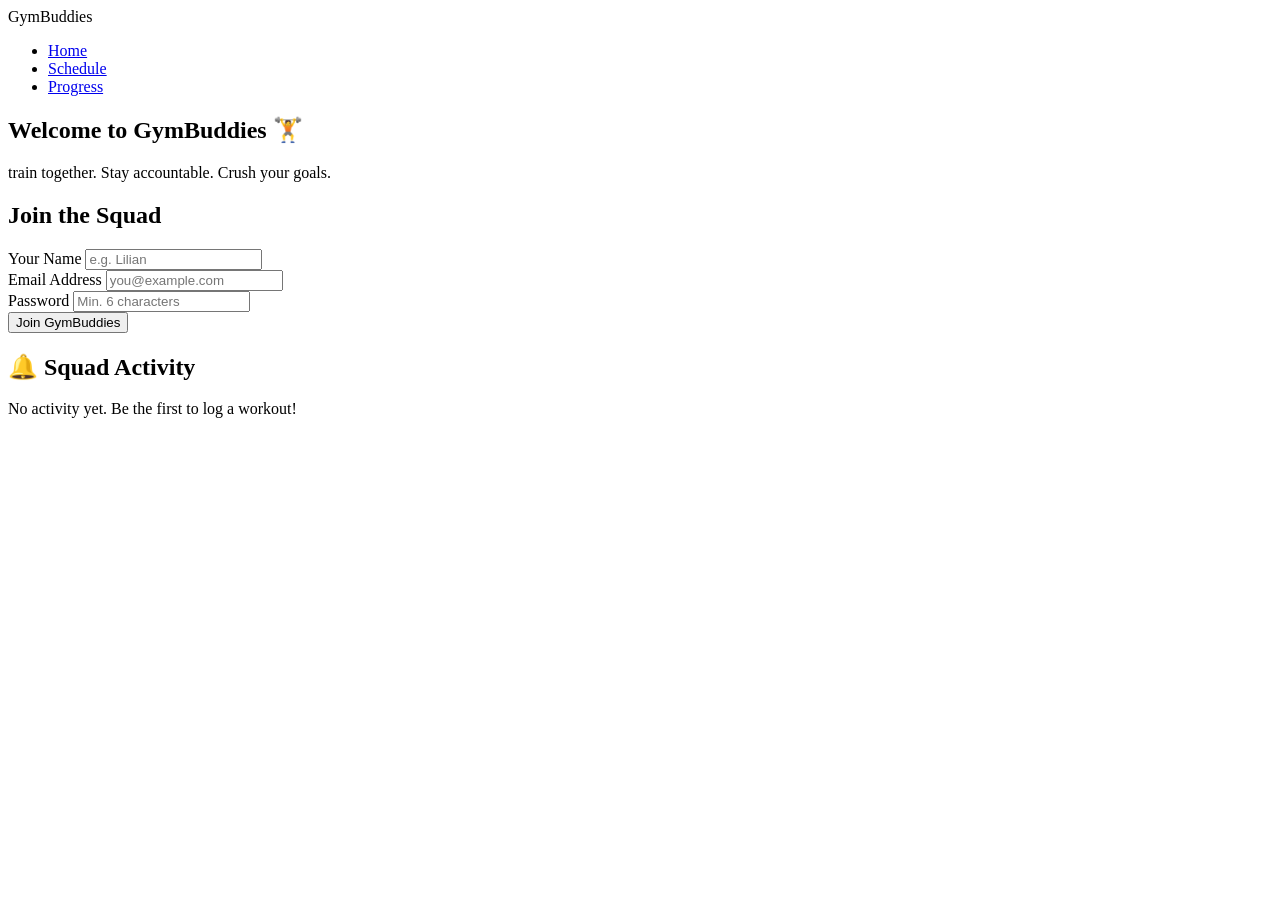
==== index.html @ d31fb791 "initial commit" ====
<!DOCTYPE html>
<html lang="en">
<head>
    <meta charset="UTF-8">
    <meta name="viewport" content="width=device-width, initial-scale=1.0">
    <title>GymBuddies</title>
    <link rel="stylesheet" href="css/style.css">
</head>
<body>

    <nav class="navbar">
        <div class="logo">
            <span class="logo-text">GymBuddies</span>
        </div>
        <ul class="nav-links">
            <li><a href="index.html" class="active">Home</a></li>
            <li><a href="schedule.html">Schedule</a></li>
            <li><a href="calendar.html">Progress</a></li>
        </ul>
        </nav>

    <main>

                <section class="hero">
                    <h1>Welcome to <span class="highlight">GymBuddies</span> 🏋️ </h1>
                    <p>train together. Stay accountable. Crush your goals.</p>
                </section>

                <section class="signup-section">
                    <h2>Join the Squad</h2>
                    <form id="signupForm">
                        <div class="form-group">
                            <label for="name">Your Name</label>
                            <input type="text" id="name" placeholder="e.g. Lilian" autocomplete="name" >
                            <span class="error-msg" id="nameError"></span>
                        </div>

                        <div class="form-group">
                        <label for="email">Email Address</label>
                        <input type="email" id="email" placeholder="you@example.com" autocomplete="email" >
                        <span class="error-msg" id="emailError"></span>
                        </div>

                        <div class="form-group">
                        <label for="password">Password</label>
                        <input type="password" id="password" placeholder="Min. 6 characters" autocomplete="new-password" >
                        <span class="error-msg" id="passwordError"></span>
                        </div>

                        <button type="submit" class="btn-primary">Join GymBuddies</button>
                    </form>
                    <p id="successMsg" class="success-msg"></p>
                </section>

                <section class="squad-feed">
                    <h2>🔔 Squad Activity</h2>
                    <ul id="activityFeed">
                    </ul>
                    <p id="emptyFeed" class="empty-msg">No activity yet. Be the first to log a workout!</p>
                 </section>

            </main>

             <script src="js/app.js"></script>
</body>
</html>
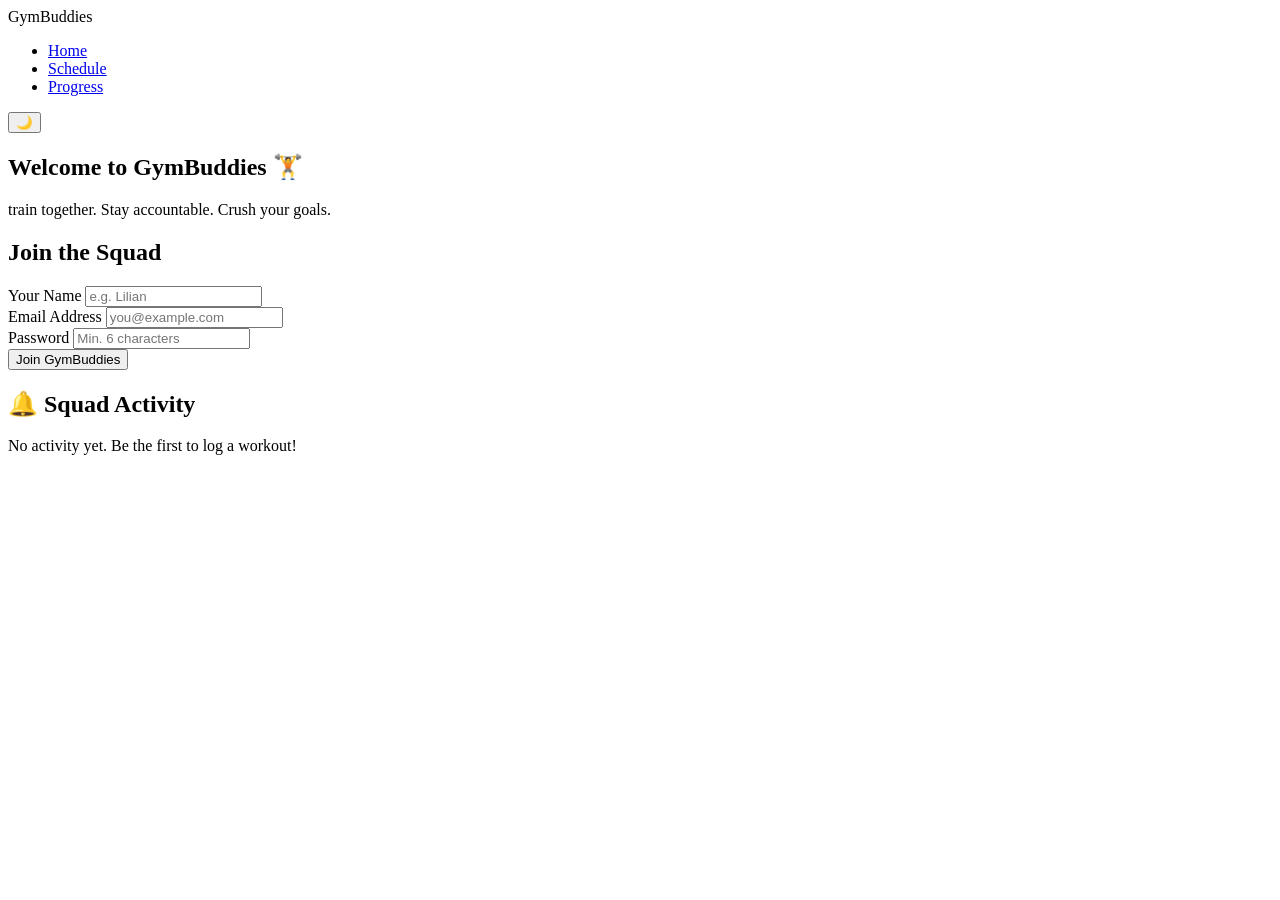
==== commit aff022d5: "Add theme toggle" ====
--- a/index.html
+++ b/index.html
@@ -17,6 +17,7 @@
             <li><a href="schedule.html">Schedule</a></li>
             <li><a href="calendar.html">Progress</a></li>
         </ul>
+        <button type="button" id="themeToggle" class="theme-btn">🌙</button>
         </nav>
 
     <main>
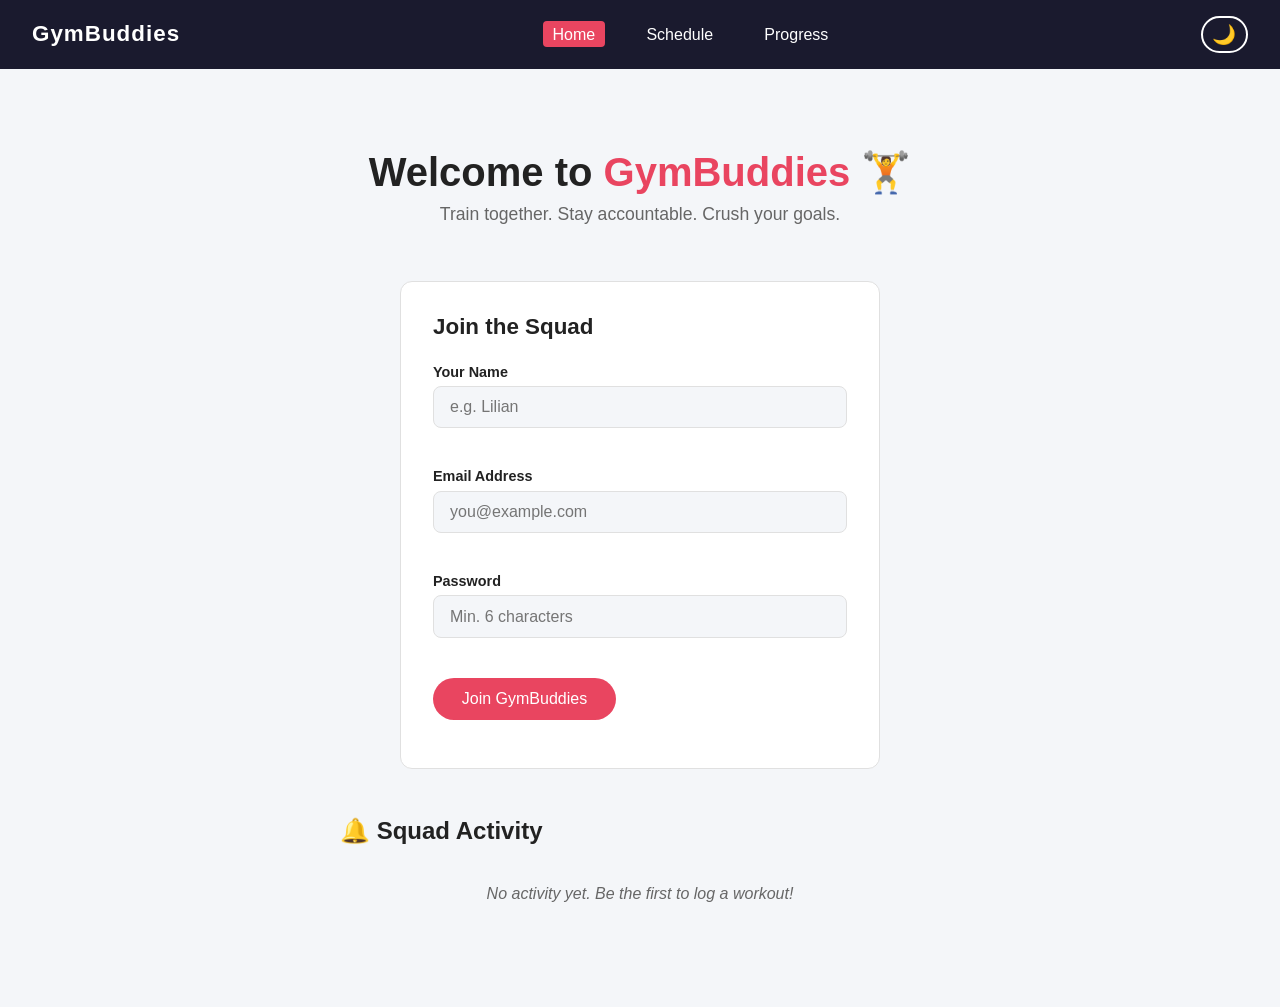
==== commit 3cc1a5f9: "Corrected a typo" ====
--- a/index.html
+++ b/index.html
@@ -24,7 +24,7 @@
 
                 <section class="hero">
                     <h1>Welcome to <span class="highlight">GymBuddies</span> 🏋️ </h1>
-                    <p>train together. Stay accountable. Crush your goals.</p>
+                    <p>Train together. Stay accountable. Crush your goals.</p>
                 </section>
 
                 <section class="signup-section">
--- a/css/style.css
+++ b/css/style.css
@@ -0,0 +1,535 @@
+/* =====================
+   1. CSS VARIABLES
+   (Light mode colours)
+   ===================== */
+
+:root {
+  --bg-colour: #f4f6f9;
+  --card-bg: #ffffff;
+  --text-colour: #222222;
+  --text-light: #666666;
+  --primary: #e94560;
+  --primary-hover: #c73652;
+  --nav-bg: #1a1a2e;
+  --nav-text: #ffffff;
+  --border: #e0e0e0;
+  --success: #28a745;
+  --error: #dc3545;
+}
+
+/* =====================
+   2. DARK MODE OVERRIDES
+   ===================== */
+
+body.dark-mode {
+  --bg-colour: #0f0f1a;
+  --card-bg: #1a1a2e;
+  --text-colour: #f0f0f0;
+  --text-light: #aaaaaa;
+  --border: #333355;
+}
+
+/* =====================
+   3. RESET & BASE
+   ===================== */
+
+
+* {
+  margin: 0;
+  padding: 0;
+  box-sizing: border-box;
+}
+
+body {
+  font-family: 'Segoe UI', Tahoma, Geneva, Verdana, sans-serif;
+  background-color: var(--bg-colour);
+  color: var(--text-colour);
+  transition: background-color 0.3s ease, color 0.3s ease;
+}
+
+main {
+  max-width: 1100px;
+  margin: 0 auto;
+  padding: 2rem 1rem;
+}
+
+/* =====================
+   4. NAVBAR
+   ===================== */
+
+.navbar {
+  background-color: var(--nav-bg);
+  padding: 1rem 2rem;
+  display: flex;
+  align-items: center;
+  justify-content: space-between;
+  position: sticky;
+  top: 0;
+  z-index: 100;
+}
+
+.logo {
+  display: flex;
+  align-items: center;
+  gap: 0.5rem;
+}
+
+.logo-icon {
+  font-size: 1.8rem;
+}
+
+.logo-text {
+  color: var(--nav-text);
+  font-size: 1.4rem;
+  font-weight: bold;
+  letter-spacing: 1px;
+}
+
+.nav-links {
+  list-style: none;
+  display: flex;
+  gap: 2rem;
+}
+
+.nav-links a {
+  color: var(--nav-text);
+  text-decoration: none;
+  font-size: 1rem;
+  padding: 0.3rem 0.6rem;
+  border-radius: 4px;
+  transition: background-color 0.2s ease;
+}
+
+.nav-links a:hover,
+.nav-links a.active {
+  background-color: var(--primary);
+}
+
+.theme-btn {
+  background: none;
+  border: 2px solid var(--nav-text);
+  color: var(--nav-text);
+  font-size: 1.2rem;
+  padding: 0.3rem 0.6rem;
+  border-radius: 20px;
+  cursor: pointer;
+  transition: background-color 0.2s ease;
+}
+
+.theme-btn:hover {
+  background-color: var(--primary);
+  border-color: var(--primary);
+}
+
+/* =====================
+   5. HERO SECTION
+   ===================== */
+
+.hero {
+  text-align: center;
+  padding: 3rem 1rem 2rem;
+}
+
+.hero h1 {
+  font-size: 2.5rem;
+  margin-bottom: 0.5rem;
+}
+
+.hero p {
+  font-size: 1.1rem;
+  color: var(--text-light);
+  margin-bottom: 1.5rem;
+}
+
+.highlight {
+  color: var(--primary);
+}
+
+/* =====================
+   6. BUTTONS
+   ===================== */
+
+.btn-primary {
+  background-color: var(--primary);
+  color: #ffffff;
+  border: none;
+  padding: 0.75rem 1.8rem;
+  font-size: 1rem;
+  border-radius: 25px;
+  cursor: pointer;
+  transition: background-color 0.2s ease, transform 0.1s ease;
+}
+
+.btn-primary:hover {
+  background-color: var(--primary-hover);
+  transform: translateY(-2px);
+}
+
+/* =====================
+   7. FORMS
+   ===================== */
+
+.signup-section {
+  max-width: 480px;
+  margin: 0 auto 3rem;
+  background-color: var(--card-bg);
+  padding: 2rem;
+  border-radius: 12px;
+  border: 1px solid var(--border);
+}
+
+.signup-section h2 {
+  margin-bottom: 1.5rem;
+  font-size: 1.4rem;
+}
+
+.form-group {
+  margin-bottom: 1.2rem;
+}
+
+.form-group label {
+  display: block;
+  margin-bottom: 0.4rem;
+  font-weight: 600;
+  font-size: 0.9rem;
+}
+
+.form-group input {
+  width: 100%;
+  padding: 0.7rem 1rem;
+  border: 1px solid var(--border);
+  border-radius: 8px;
+  font-size: 1rem;
+  background-color: var(--bg-colour);
+  color: var(--text-colour);
+  transition: border-color 0.2s ease;
+}
+
+.form-group input:focus {
+  outline: none;
+  border-color: var(--primary);
+}
+
+.error-msg {
+  display: block;
+  color: var(--error);
+  font-size: 0.85rem;
+  margin-top: 0.3rem;
+  min-height: 1rem;
+}
+
+.success-msg {
+  color: var(--success);
+  font-weight: 600;
+  margin-top: 1rem;
+  text-align: center;
+}
+
+/* =====================
+   8. SCHEDULE GRID
+   ===================== */
+
+.schedule-grid {
+  display: grid;
+  grid-template-columns: repeat(auto-fit, minmax(280px, 1fr));
+  gap: 1.5rem;
+  margin-bottom: 2rem;
+}
+
+.day-card {
+  background-color: var(--card-bg);
+  border: 1px solid var(--border);
+  border-radius: 12px;
+  overflow: hidden;
+  transition: transform 0.2s ease, box-shadow 0.2s ease;
+}
+
+.day-card:hover {
+  transform: translateY(-4px);
+  box-shadow: 0 8px 24px rgba(0, 0, 0, 0.12);
+}
+
+.day-card-header {
+  background-color: var(--primary);
+  color: #ffffff;
+  padding: 1rem 1.2rem;
+  display: flex;
+  justify-content: space-between;
+  align-items: center;
+  cursor: pointer;
+}
+
+.day-card-header h3 {
+  font-size: 1.1rem;
+  margin: 0;
+}
+
+.day-tag {
+  font-size: 0.8rem;
+  background-color: rgba(255, 255, 255, 0.2);
+  padding: 0.2rem 0.6rem;
+  border-radius: 10px;
+}
+
+.exercise-list {
+  list-style: none;
+  padding: 1rem 1.2rem;
+  display: none;
+}
+
+.exercise-list.open {
+  display: block;
+}
+
+.exercise-item {
+  display: flex;
+  align-items: center;
+  gap: 0.8rem;
+  padding: 0.6rem 0;
+  border-bottom: 1px solid var(--border);
+  cursor: pointer;
+  transition: color 0.2s ease;
+}
+
+.exercise-item:last-child {
+  border-bottom: none;
+}
+
+.exercise-item.done {
+  text-decoration: line-through;
+  color: var(--text-light);
+}
+
+.exercise-item::before {
+  content: "○";
+  color: var(--primary);
+  font-size: 1.2rem;
+  flex-shrink: 0;
+}
+
+.exercise-item.done::before {
+  content: "✓";
+  color: var(--success);
+}
+
+.log-section {
+  text-align: center;
+  padding: 1.5rem 0 2rem;
+}
+
+/* =====================
+   9. STREAK CARDS
+   ===================== */
+
+.streak-section {
+  display: flex;
+  justify-content: center;
+  gap: 2rem;
+  margin-bottom: 2.5rem;
+  flex-wrap: wrap;
+}
+
+.streak-card {
+  background-color: var(--card-bg);
+  border: 1px solid var(--border);
+  border-radius: 12px;
+  padding: 1.5rem 2.5rem;
+  text-align: center;
+  min-width: 140px;
+}
+
+.streak-number {
+  display: block;
+  font-size: 3rem;
+  font-weight: bold;
+  color: var(--primary);
+  line-height: 1;
+}
+
+.streak-label {
+  display: block;
+  font-size: 0.9rem;
+  color: var(--text-light);
+  margin-top: 0.4rem;
+}
+
+/* =====================
+   10. CALENDAR
+   ===================== */
+
+.calendar-section {
+  max-width: 700px;
+  margin: 0 auto;
+  background-color: var(--card-bg);
+  border: 1px solid var(--border);
+  border-radius: 12px;
+  padding: 1.5rem;
+}
+
+.calendar-header {
+  display: flex;
+  justify-content: space-between;
+  align-items: center;
+  margin-bottom: 1.2rem;
+}
+
+.calendar-header button {
+  background: none;
+  border: 1px solid var(--border);
+  color: var(--text-colour);
+  font-size: 1.2rem;
+  padding: 0.3rem 0.8rem;
+  border-radius: 6px;
+  cursor: pointer;
+  transition: background-color 0.2s ease;
+}
+
+.calendar-header button:hover {
+  background-color: var(--primary);
+  color: #ffffff;
+  border-color: var(--primary);
+}
+
+.calendar-header h2 {
+  font-size: 1.2rem;
+}
+
+.calendar-grid {
+  display: grid;
+  grid-template-columns: repeat(7, 1fr);
+  gap: 0.4rem;
+}
+
+.calendar-day {
+  aspect-ratio: 1;
+  display: flex;
+  align-items: center;
+  justify-content: center;
+  border-radius: 8px;
+  font-size: 0.85rem;
+  background-color: var(--bg-colour);
+  border: 1px solid var(--border);
+  cursor: pointer;
+  transition: background-color 0.2s ease;
+}
+
+.calendar-day:hover {
+  background-color: var(--border);
+}
+
+.calendar-day.worked-out {
+  background-color: var(--primary);
+  color: #ffffff;
+  border-color: var(--primary);
+  font-weight: bold;
+}
+
+.calendar-day.today {
+  border: 2px solid var(--primary);
+  font-weight: bold;
+}
+
+.calendar-day.empty {
+  background: none;
+  border: none;
+  cursor: default;
+}
+
+.calendar-day-label {
+  font-size: 0.75rem;
+  font-weight: bold;
+  text-align: center;
+  color: var(--text-light);
+  padding: 0.3rem 0;
+}
+
+/* =====================
+   11. SQUAD ACTIVITY FEED
+   ===================== */
+
+.squad-feed {
+  max-width: 600px;
+  margin: 0 auto 3rem;
+}
+
+.squad-feed h2 {
+  margin-bottom: 1rem;
+}
+
+#activityFeed {
+  list-style: none;
+  display: flex;
+  flex-direction: column;
+  gap: 0.8rem;
+}
+
+#activityFeed li {
+  background-color: var(--card-bg);
+  border: 1px solid var(--border);
+  border-left: 4px solid var(--primary);
+  border-radius: 8px;
+  padding: 0.8rem 1rem;
+  font-size: 0.95rem;
+  animation: slideIn 0.3s ease;
+}
+
+@keyframes slideIn {
+  from {
+    opacity: 0;
+    transform: translateX(-20px);
+  }
+  to {
+    opacity: 1;
+    transform: translateX(0);
+  }
+}
+
+.empty-msg {
+  color: var(--text-light);
+  font-style: italic;
+  text-align: center;
+  padding: 1.5rem 0;
+}
+
+/* =====================
+   12. MEDIA QUERIES
+       (Mobile Responsive)
+   ===================== */
+
+@media (max-width: 768px) {
+
+  .navbar {
+    flex-wrap: wrap;
+    gap: 0.8rem;
+    padding: 0.8rem 1rem;
+  }
+
+  .nav-links {
+    gap: 1rem;
+    flex-wrap: wrap;
+  }
+
+  .hero h1 {
+    font-size: 1.8rem;
+  }
+
+  .schedule-grid {
+    grid-template-columns: 1fr;
+  }
+
+  .streak-section {
+    gap: 1rem;
+  }
+
+  .streak-card {
+    padding: 1rem 1.5rem;
+  }
+
+  .calendar-section {
+    padding: 1rem;
+  }
+
+  .calendar-day {
+    font-size: 0.75rem;
+  }
+}
